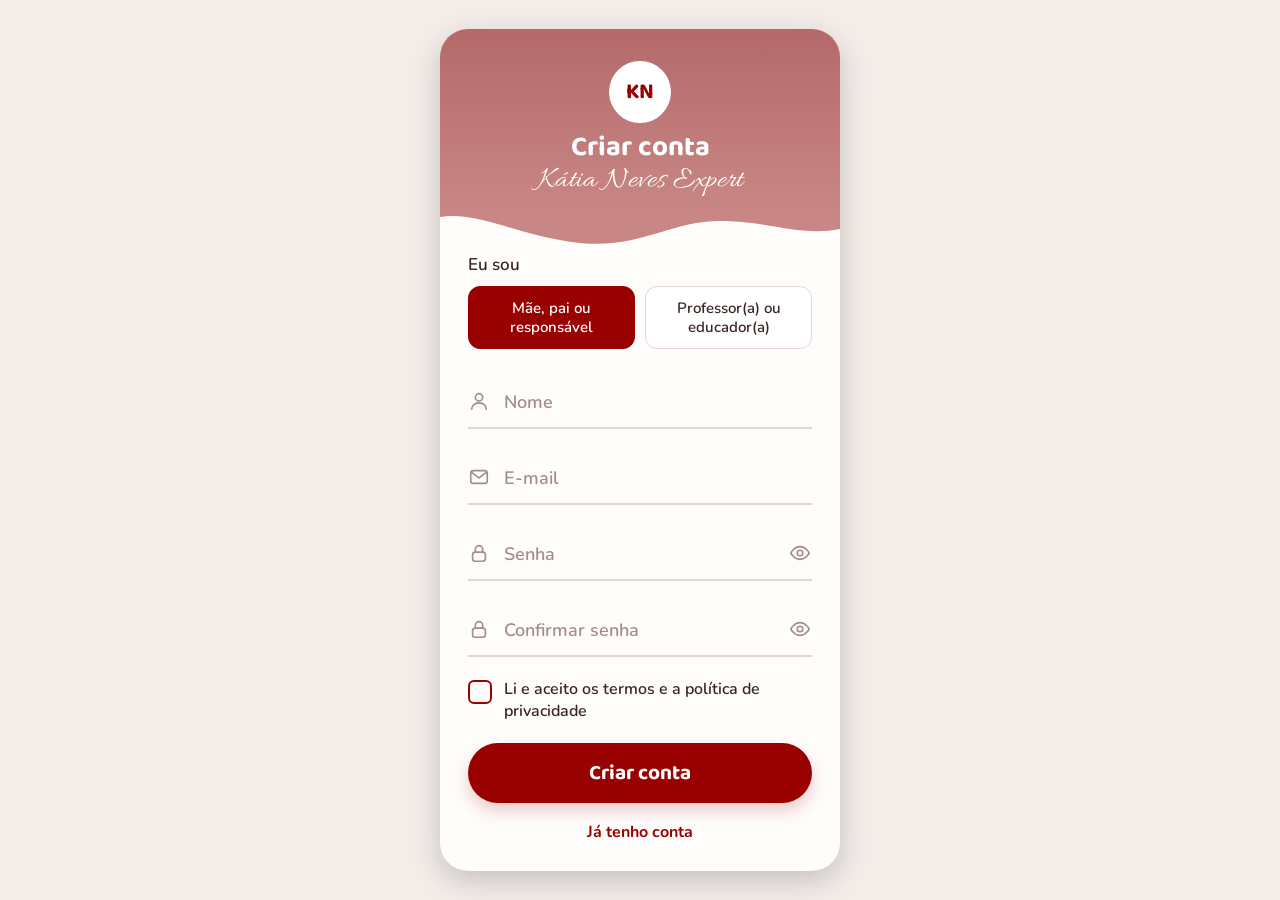
==== criarConta.html @ 84cc8827 "Add files via upload" ====
<!DOCTYPE html>
<html lang="pt-BR">
<head>
<meta charset="UTF-8">
<meta name="viewport" content="width=device-width, initial-scale=1, viewport-fit=cover">
<title>Criar conta — Kátia Neves Expert</title>
<link rel="stylesheet" href="https://fonts.googleapis.com/css2?family=Allura&family=Baloo+2:wght@600;700&family=Nunito:wght@400;600;700&display=swap">
<link rel="stylesheet" href="criarConta.css">
</head>
<body>
<main class="card">
  <header class="top">
    <div class="avatar">KN</div>
    <h1>Criar conta</h1>
    <p>Kátia Neves Expert</p>
  </header>
  <div class="wave" aria-hidden="true">
    <svg viewBox="0 0 400 38" preserveAspectRatio="none"><path d="M0 0H400V18C360 26 330 10 280 10S200 38 140 32 S40 0 0 6Z" fill="#c88784"/></svg>
  </div>
  <div class="form">
    <p class="label">Eu sou</p>
    <div class="roles">
      <button class="role on" type="button">Mãe, pai ou responsável</button>
      <button class="role" type="button">Professor(a) ou educador(a)</button>
    </div>

    <div class="field">
      <svg class="ic" viewBox="0 0 24 24"><circle cx="12" cy="8" r="4"/><path d="M4 21c0-4 3.6-7 8-7s8 3 8 7"/></svg>
      <input id="n" type="text" placeholder=" " autocomplete="off"><label for="n">Nome</label>
    </div>
    <div class="field">
      <svg class="ic" viewBox="0 0 24 24"><rect x="3" y="5" width="18" height="14" rx="3"/><path d="M4 7l8 6 8-6"/></svg>
      <input id="e" type="email" placeholder=" " autocomplete="off"><label for="e">E-mail</label>
    </div>
    <div class="field">
      <svg class="ic" viewBox="0 0 24 24"><rect x="5" y="11" width="14" height="10" rx="3"/><path d="M8 11V8a4 4 0 018 0v3"/></svg>
      <input id="s" type="password" placeholder=" " autocomplete="off"><label for="s">Senha</label>
      <button class="eye" type="button" aria-label="Mostrar senha"><svg class="on" viewBox="0 0 24 24"><path d="M2 12s3.6-7 10-7 10 7 10 7-3.6 7-10 7S2 12 2 12z"/><circle cx="12" cy="12" r="3"/></svg><svg class="off" viewBox="0 0 24 24"><path d="M3 3l18 18M10.6 5.1A9.7 9.7 0 0112 5c6.4 0 10 7 10 7a17 17 0 01-3.2 4M6.5 6.6C3.7 8.4 2 12 2 12s3.6 7 10 7c1.6 0 3-.4 4.2-1M9.9 9.9a3 3 0 004.2 4.2"/></svg></button>
    </div>
    <div class="field">
      <svg class="ic" viewBox="0 0 24 24"><rect x="5" y="11" width="14" height="10" rx="3"/><path d="M8 11V8a4 4 0 018 0v3"/></svg>
      <input id="c" type="password" placeholder=" " autocomplete="off"><label for="c">Confirmar senha</label>
      <button class="eye" type="button" aria-label="Mostrar senha"><svg class="on" viewBox="0 0 24 24"><path d="M2 12s3.6-7 10-7 10 7 10 7-3.6 7-10 7S2 12 2 12z"/><circle cx="12" cy="12" r="3"/></svg><svg class="off" viewBox="0 0 24 24"><path d="M3 3l18 18M10.6 5.1A9.7 9.7 0 0112 5c6.4 0 10 7 10 7a17 17 0 01-3.2 4M6.5 6.6C3.7 8.4 2 12 2 12s3.6 7 10 7c1.6 0 3-.4 4.2-1M9.9 9.9a3 3 0 004.2 4.2"/></svg></button>
    </div>

    <label class="check"><input type="checkbox"><span>Li e aceito os termos e a política de privacidade</span></label>
    <button class="btn" type="button">Criar conta</button>
    <a class="link" href="#">Já tenho conta</a>
  </div>
</main>
<script src="criarConta.js"></script>
</body>
</html>
---- criarConta.css ----
:root{
  --green:#990000;--bg:#fffdfc;--page:#f3ece9;--line:#e6d6d3;--text:#3a2523;--muted:#a18d89;
  box-sizing:border-box;padding-top:env(safe-area-inset-top,0px);padding-bottom:env(safe-area-inset-bottom,0px);
}
@media (prefers-color-scheme:dark){:root:not([data-theme="light"]){--page:#121614}}
*{box-sizing:border-box}
html,body{margin:0}
body{background:var(--page);font-family:"Nunito",system-ui,sans-serif;color:var(--text);min-height:100vh;display:flex;align-items:center;justify-content:center;padding:24px 16px}
.card{width:100%;max-width:400px;background:var(--bg);border-radius:28px;overflow:hidden;box-shadow:0 10px 30px rgba(0,0,0,.18)}
.top{background:linear-gradient(180deg,#b4696a,#c88784);color:#fff;text-align:center;padding:32px 20px 14px}
.avatar{width:62px;height:62px;border-radius:50%;background:#fff;color:var(--green);display:flex;align-items:center;justify-content:center;margin:0 auto 8px;font:700 22px "Baloo 2",sans-serif;letter-spacing:.5px}
.top h1{margin:0;font:700 28px/1.2 "Baloo 2",sans-serif}
.top p{margin:0;font:400 30px/1.1 "Allura",cursive;color:#fff}
.wave{display:block;width:100%;height:38px;margin-top:-1px;background:none}
.wave svg{display:block;width:100%;height:100%}
.form{padding:4px 28px 28px}
.label{font:600 17px "Nunito",sans-serif;margin:0 0 10px}
.roles{display:flex;gap:10px;margin-bottom:26px}
.role{flex:1;padding:12px 8px;border-radius:12px;border:1px solid var(--line);background:#fff;color:var(--text);font:600 15px/1.25 "Nunito",sans-serif;cursor:pointer}
.role.on{background:var(--green);border-color:var(--green);color:#fff}
.field{position:relative;display:flex;align-items:center;height:54px;margin-bottom:22px;border-bottom:2px solid var(--line);transition:border-color .2s}
.field:focus-within{border-color:var(--green)}
.field>svg.ic{width:22px;height:22px;flex:none;stroke:var(--muted);fill:none;stroke-width:1.8;stroke-linecap:round;stroke-linejoin:round;transition:stroke .2s}
.field:focus-within>svg.ic{stroke:var(--green)}
.field input{flex:1;min-width:0;height:100%;padding:14px 8px 0 14px;border:0;background:transparent;font:600 18px "Nunito",sans-serif;color:var(--text);outline:none}
.field label{position:absolute;left:36px;top:15px;font:600 18px "Nunito",sans-serif;color:var(--muted);pointer-events:none;transform-origin:left top;transition:transform .2s,color .2s}
.field input:focus+label,.field input:not(:placeholder-shown)+label{transform:translateY(-14px) scale(.74);color:var(--green)}
.eye{flex:none;width:40px;height:40px;margin-right:-8px;border:0;background:none;display:flex;align-items:center;justify-content:center;cursor:pointer;border-radius:50%}
.eye svg{width:22px;height:22px;stroke:var(--muted);fill:none;stroke-width:1.8;stroke-linecap:round;stroke-linejoin:round}
.eye .off{display:none}
.eye.show .on{display:none}.eye.show .off{display:block}
.eye:focus-visible,.role:focus-visible,.btn:focus-visible,.check input:focus-visible{outline:2px solid var(--green);outline-offset:2px}
.check{display:flex;gap:12px;align-items:flex-start;font-size:16px;font-weight:600;line-height:1.35;margin:4px 0 20px}
.check input{appearance:none;-webkit-appearance:none;flex:none;width:24px;height:24px;margin:1px 0 0;border:2px solid var(--green);border-radius:6px;background:transparent;cursor:pointer}
.check input:checked{background:var(--green) url("data:image/svg+xml,%3Csvg xmlns='http://www.w3.org/2000/svg' viewBox='0 0 24 24' fill='none' stroke='white' stroke-width='3' stroke-linecap='round' stroke-linejoin='round'%3E%3Cpath d='M5 12l5 5 9-10'/%3E%3C/svg%3E") center/80% no-repeat}
.btn{width:100%;height:60px;border:0;border-radius:30px;background:var(--green);color:#fff;font:700 21px "Baloo 2",sans-serif;cursor:pointer;box-shadow:0 8px 18px rgba(153,0,0,.2)}
.link{display:block;text-align:center;margin-top:18px;color:var(--green);font:700 16px "Nunito",sans-serif;text-decoration:none}
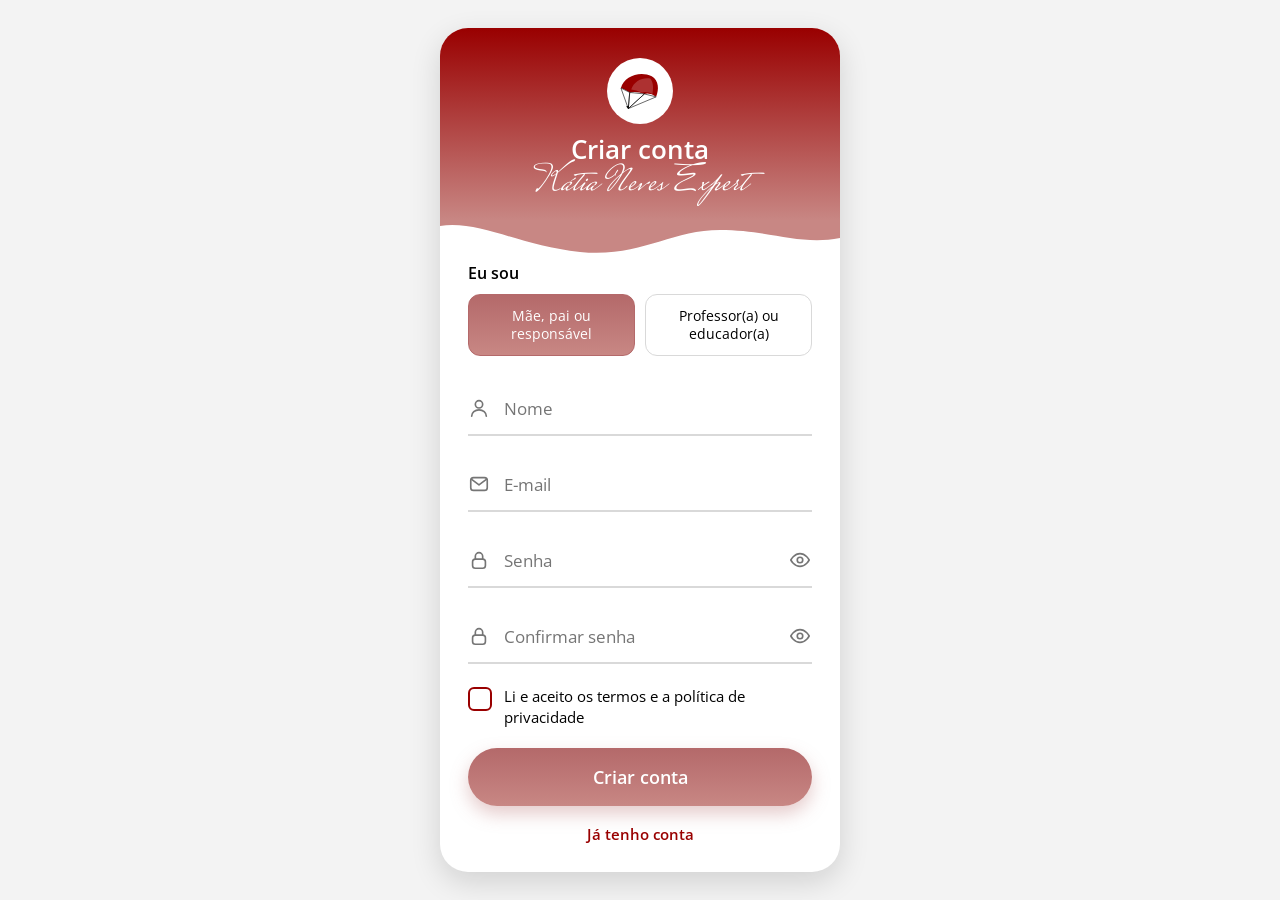
==== commit 071c912a: "Arrumando Degradê - Tela de login" ====
--- a/criarConta.html
+++ b/criarConta.html
@@ -4,13 +4,13 @@
 <meta charset="UTF-8">
 <meta name="viewport" content="width=device-width, initial-scale=1, viewport-fit=cover">
 <title>Criar conta — Kátia Neves Expert</title>
-<link rel="stylesheet" href="https://fonts.googleapis.com/css2?family=Allura&family=Baloo+2:wght@600;700&family=Nunito:wght@400;600;700&display=swap">
+<link rel="stylesheet" href="https://fonts.googleapis.com/css2?family=Mrs+Saint+Delafield&family=Open+Sans:wght@400;600&display=swap">
 <link rel="stylesheet" href="criarConta.css">
 </head>
 <body>
 <main class="card">
   <header class="top">
-    <div class="avatar">KN</div>
+    <div class="avatar"><svg viewBox="0 0 60 60" aria-label="Paraquedas"><path d="M4 26C8 10 30 2 46 10c10 6 10 18 6 28Q44 32 36 34Q26 30 16 32Q9 28 4 26Z" fill="#990000"/><path d="M18 28C22 16 34 11 44 13c5 6 4 15 3 21Q40 30 32 32Q25 29 18 28Z" fill="#ad3131"/><path d="M4 26L16 32L14 54ZM16 32L36 34L14 54ZM36 34L52 38L14 54Z" fill="#fff" stroke="#000" stroke-width=".8" stroke-linejoin="round"/><path d="M14 54l-3-3 4-1Z" fill="#000"/></svg></div>
     <h1>Criar conta</h1>
     <p>Kátia Neves Expert</p>
   </header>
@@ -50,4 +50,4 @@
 </main>
 <script src="criarConta.js"></script>
 </body>
-</html>
+</html>
--- a/criarConta.css
+++ b/criarConta.css
@@ -1,37 +1,274 @@
-:root{
-  --green:#990000;--bg:#fffdfc;--page:#f3ece9;--line:#e6d6d3;--text:#3a2523;--muted:#a18d89;
-  box-sizing:border-box;padding-top:env(safe-area-inset-top,0px);padding-bottom:env(safe-area-inset-bottom,0px);
-}
-@media (prefers-color-scheme:dark){:root:not([data-theme="light"]){--page:#121614}}
-*{box-sizing:border-box}
-html,body{margin:0}
-body{background:var(--page);font-family:"Nunito",system-ui,sans-serif;color:var(--text);min-height:100vh;display:flex;align-items:center;justify-content:center;padding:24px 16px}
-.card{width:100%;max-width:400px;background:var(--bg);border-radius:28px;overflow:hidden;box-shadow:0 10px 30px rgba(0,0,0,.18)}
-.top{background:linear-gradient(180deg,#b4696a,#c88784);color:#fff;text-align:center;padding:32px 20px 14px}
-.avatar{width:62px;height:62px;border-radius:50%;background:#fff;color:var(--green);display:flex;align-items:center;justify-content:center;margin:0 auto 8px;font:700 22px "Baloo 2",sans-serif;letter-spacing:.5px}
-.top h1{margin:0;font:700 28px/1.2 "Baloo 2",sans-serif}
-.top p{margin:0;font:400 30px/1.1 "Allura",cursive;color:#fff}
-.wave{display:block;width:100%;height:38px;margin-top:-1px;background:none}
-.wave svg{display:block;width:100%;height:100%}
-.form{padding:4px 28px 28px}
-.label{font:600 17px "Nunito",sans-serif;margin:0 0 10px}
-.roles{display:flex;gap:10px;margin-bottom:26px}
-.role{flex:1;padding:12px 8px;border-radius:12px;border:1px solid var(--line);background:#fff;color:var(--text);font:600 15px/1.25 "Nunito",sans-serif;cursor:pointer}
-.role.on{background:var(--green);border-color:var(--green);color:#fff}
-.field{position:relative;display:flex;align-items:center;height:54px;margin-bottom:22px;border-bottom:2px solid var(--line);transition:border-color .2s}
-.field:focus-within{border-color:var(--green)}
-.field>svg.ic{width:22px;height:22px;flex:none;stroke:var(--muted);fill:none;stroke-width:1.8;stroke-linecap:round;stroke-linejoin:round;transition:stroke .2s}
-.field:focus-within>svg.ic{stroke:var(--green)}
-.field input{flex:1;min-width:0;height:100%;padding:14px 8px 0 14px;border:0;background:transparent;font:600 18px "Nunito",sans-serif;color:var(--text);outline:none}
-.field label{position:absolute;left:36px;top:15px;font:600 18px "Nunito",sans-serif;color:var(--muted);pointer-events:none;transform-origin:left top;transition:transform .2s,color .2s}
-.field input:focus+label,.field input:not(:placeholder-shown)+label{transform:translateY(-14px) scale(.74);color:var(--green)}
-.eye{flex:none;width:40px;height:40px;margin-right:-8px;border:0;background:none;display:flex;align-items:center;justify-content:center;cursor:pointer;border-radius:50%}
-.eye svg{width:22px;height:22px;stroke:var(--muted);fill:none;stroke-width:1.8;stroke-linecap:round;stroke-linejoin:round}
-.eye .off{display:none}
-.eye.show .on{display:none}.eye.show .off{display:block}
-.eye:focus-visible,.role:focus-visible,.btn:focus-visible,.check input:focus-visible{outline:2px solid var(--green);outline-offset:2px}
-.check{display:flex;gap:12px;align-items:flex-start;font-size:16px;font-weight:600;line-height:1.35;margin:4px 0 20px}
-.check input{appearance:none;-webkit-appearance:none;flex:none;width:24px;height:24px;margin:1px 0 0;border:2px solid var(--green);border-radius:6px;background:transparent;cursor:pointer}
-.check input:checked{background:var(--green) url("data:image/svg+xml,%3Csvg xmlns='http://www.w3.org/2000/svg' viewBox='0 0 24 24' fill='none' stroke='white' stroke-width='3' stroke-linecap='round' stroke-linejoin='round'%3E%3Cpath d='M5 12l5 5 9-10'/%3E%3C/svg%3E") center/80% no-repeat}
-.btn{width:100%;height:60px;border:0;border-radius:30px;background:var(--green);color:#fff;font:700 21px "Baloo 2",sans-serif;cursor:pointer;box-shadow:0 8px 18px rgba(153,0,0,.2)}
-.link{display:block;text-align:center;margin-top:18px;color:var(--green);font:700 16px "Nunito",sans-serif;text-decoration:none}
+/* Paleta oficial do manual de marca: preto, vermelho #990000 e #ad3131 */
+
+:root {
+  --preto: #000000;
+  --vermelho: #990000;
+  --vermelho-claro: #ad3131;
+  --rosa-escuro: #b4696a;
+  --rosa: #c88784;
+  --branco: #ffffff;
+  --page: #f3f3f3;
+  --line: #d9d9d9;
+  --muted: #757575;
+  box-sizing: border-box;
+  padding-top: env(safe-area-inset-top,0px);
+  padding-bottom: env(safe-area-inset-bottom,0px);
+}
+
+* {
+  box-sizing: border-box;
+}
+
+html,
+body {
+  margin: 0;
+}
+
+body {
+  background: var(--page);
+  font-family: "Open Sans",system-ui,sans-serif;
+  color: var(--preto);
+  min-height: 100vh;
+  display: flex;
+  align-items: center;
+  justify-content: center;
+  padding: 24px 16px;
+}
+
+.card {
+  width: 100%;
+  max-width: 400px;
+  background: var(--branco);
+  border-radius: 28px;
+  overflow: hidden;
+  box-shadow: 0 10px 30px rgba(0,0,0,.14);
+}
+
+.top {
+  background: linear-gradient(180deg, var(--vermelho), var(--rosa));
+  color: var(--branco);
+  text-align: center;
+  padding: 30px 20px 14px;
+}
+
+.avatar {
+  width: 66px;
+  height: 66px;
+  border-radius: 50%;
+  background: var(--branco);
+  display: flex;
+  align-items: center;
+  justify-content: center;
+  margin: 0 auto 10px;
+}
+
+.avatar svg {
+  width: 44px;
+  height: 44px;
+}
+
+.top h1 {
+  margin: 0;
+  font: 600 26px/1.2 "Open Sans",sans-serif;
+}
+
+.top p {
+  margin: 0;
+  font: 400 38px/1.1 "Photograph Signature","Mrs Saint Delafield",cursive;
+}
+
+.wave {
+  display: block;
+  width: 100%;
+  height: 38px;
+  margin-top: -1px;
+  background: none;
+}
+
+.wave svg {
+  display: block;
+  width: 100%;
+  height: 100%;
+}
+
+.form {
+  padding: 4px 28px 28px;
+}
+
+.label {
+  font: 600 16px "Open Sans",sans-serif;
+  margin: 0 0 10px;
+}
+
+.roles {
+  display: flex;
+  gap: 10px;
+  margin-bottom: 26px;
+}
+
+.role {
+  flex: 1;
+  padding: 12px 8px;
+  border-radius: 12px;
+  border: 1px solid var(--line);
+  background: var(--branco);
+  color: var(--preto);
+  font: 400 14px/1.3 "Open Sans",sans-serif;
+  cursor: pointer;
+}
+
+.role.on {
+  background: linear-gradient(180deg, var(--rosa-escuro), var(--rosa));
+  border-color: var(--rosa-escuro);
+  color: var(--branco);
+}
+
+.field {
+  position: relative;
+  display: flex;
+  align-items: center;
+  height: 54px;
+  margin-bottom: 22px;
+  border-bottom: 2px solid var(--line);
+  transition: border-color .2s;
+}
+
+.field:focus-within {
+  border-color: var(--vermelho);
+}
+
+.field>svg.ic {
+  width: 22px;
+  height: 22px;
+  flex: none;
+  stroke: var(--muted);
+  fill: none;
+  stroke-width: 1.8;
+  stroke-linecap: round;
+  stroke-linejoin: round;
+  transition: stroke .2s;
+}
+
+.field:focus-within>svg.ic {
+  stroke: var(--vermelho);
+}
+
+.field input {
+  flex: 1;
+  min-width: 0;
+  height: 100%;
+  padding: 14px 8px 0 14px;
+  border: 0;
+  background: transparent;
+  font: 400 17px "Open Sans",sans-serif;
+  color: var(--preto);
+  outline: none;
+}
+
+.field label {
+  position: absolute;
+  left: 36px;
+  top: 15px;
+  font: 400 17px "Open Sans",sans-serif;
+  color: var(--muted);
+  pointer-events: none;
+  transform-origin: left top;
+  transition: transform .2s,color .2s;
+}
+
+.field input:focus+label,
+.field input:not(:placeholder-shown)+label {
+  transform: translateY(-14px) scale(.76);
+  color: var(--vermelho);
+}
+
+.eye {
+  flex: none;
+  width: 40px;
+  height: 40px;
+  margin-right: -8px;
+  border: 0;
+  background: none;
+  display: flex;
+  align-items: center;
+  justify-content: center;
+  cursor: pointer;
+  border-radius: 50%;
+}
+
+.eye svg {
+  width: 22px;
+  height: 22px;
+  stroke: var(--muted);
+  fill: none;
+  stroke-width: 1.8;
+  stroke-linecap: round;
+  stroke-linejoin: round;
+}
+
+.eye .off {
+  display: none;
+}
+
+.eye.show .on {
+  display: none;
+}
+
+.eye.show .off {
+  display: block;
+}
+
+.eye:focus-visible,
+.role:focus-visible,
+.btn:focus-visible,
+.check input:focus-visible {
+  outline: 2px solid var(--vermelho);
+  outline-offset: 2px;
+}
+
+.check {
+  display: flex;
+  gap: 12px;
+  align-items: flex-start;
+  font-size: 15px;
+  line-height: 1.4;
+  margin: 4px 0 20px;
+}
+
+.check input {
+  appearance: none;
+  -webkit-appearance: none;
+  flex: none;
+  width: 24px;
+  height: 24px;
+  margin: 1px 0 0;
+  border: 2px solid var(--vermelho);
+  border-radius: 6px;
+  background: transparent;
+  cursor: pointer;
+}
+
+.check input:checked {
+  background: var(--vermelho) url("data:image/svg+xml,%3Csvg xmlns='http://www.w3.org/2000/svg' viewBox='0 0 24 24' fill='none' stroke='white' stroke-width='3' stroke-linecap='round' stroke-linejoin='round'%3E%3Cpath d='M5 12l5 5 9-10'/%3E%3C/svg%3E") center/80% no-repeat;
+}
+
+.btn {
+  width: 100%;
+  height: 58px;
+  border: 0;
+  border-radius: 30px;
+  background: linear-gradient(180deg, var(--rosa-escuro), var(--rosa));
+  color: var(--branco);
+  font: 600 18px "Open Sans",sans-serif;
+  cursor: pointer;
+  box-shadow: 0 8px 18px rgba(180,105,106,.35);
+}
+
+.link {
+  display: block;
+  text-align: center;
+  margin-top: 18px;
+  color: var(--vermelho);
+  font: 600 15px "Open Sans",sans-serif;
+  text-decoration: none;
+}
